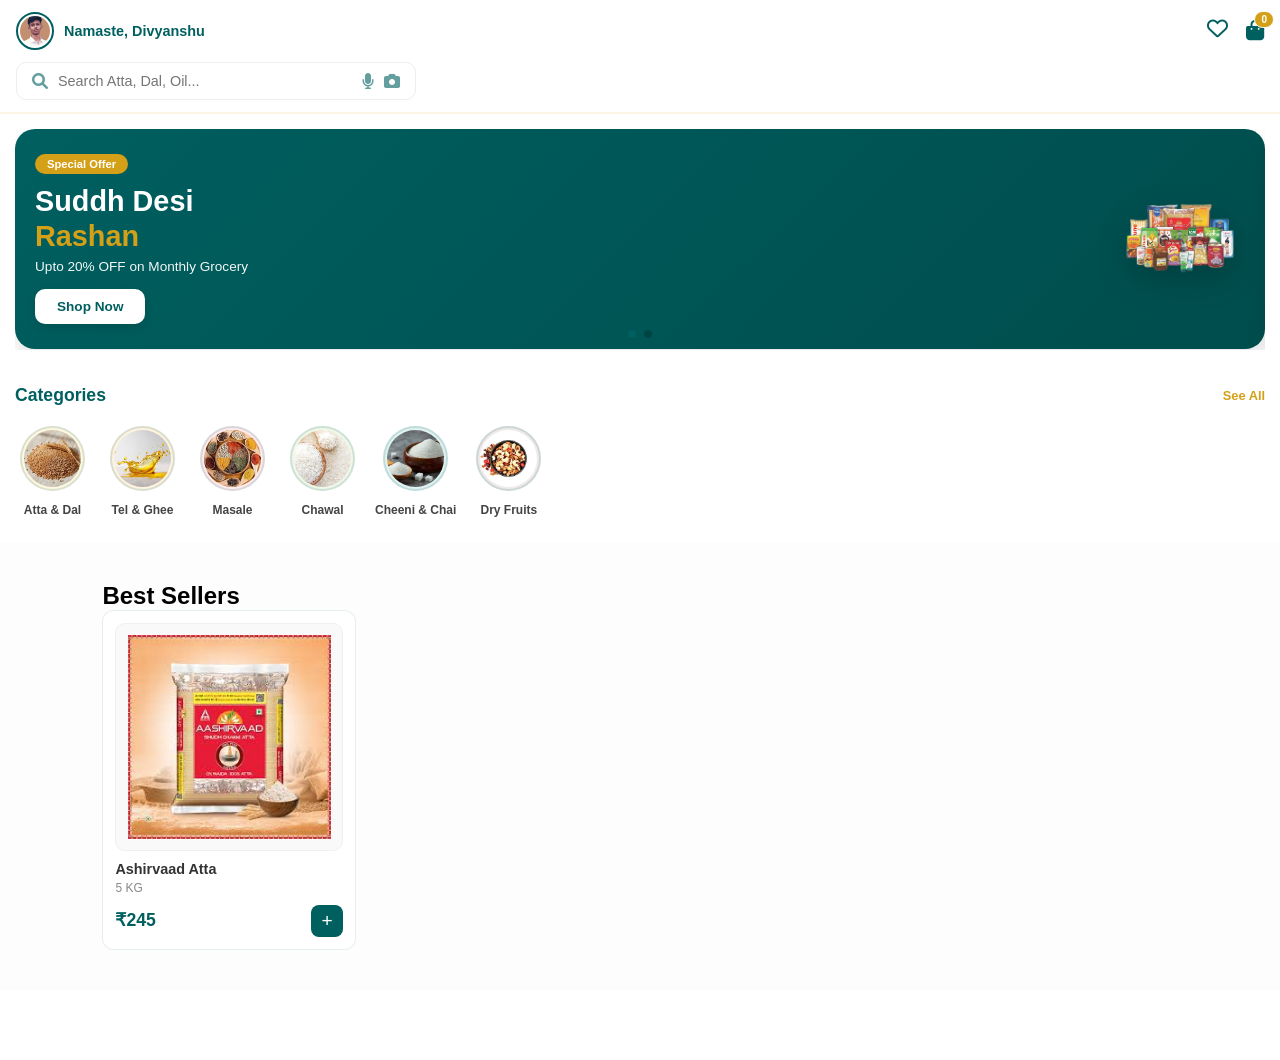
==== index.html @ 95148af6 "Initial commit - Birju Kirana 2.0" ====
<!doctype html>
<html lang="en">
	<head>
		<meta charset="UTF-8" />
		<meta name="viewport" content="width=device-width, initial-scale=1.0" />
		<title>Birju Kirana | Online Grocery</title>
		<link rel="stylesheet" href="css/product.css" />
		<link
			rel="stylesheet"
			href="https://cdnjs.cloudflare.com/ajax/libs/font-awesome/6.0.0/css/all.min.css"
		/>
		<link rel="stylesheet" href="css/header.css" />
		<link rel="stylesheet" href="css/main.css" />
		<link rel="stylesheet" href="css/footer.css" />
		<link
			rel="stylesheet"
			href="https://cdn.jsdelivr.net/npm/swiper@11/swiper-bundle.min.css"
		/>
	</head>
	<body>
		<header class="main-header">
			<div class="header-top">
				<div class="user-section">
					<div class="profile-ring">
						<img src="png/img.jpg" alt="User" class="profile-img" />
					</div>
					<span class="welcome-text">Namaste, Divyanshu</span>
				</div>

				<div class="header-icons">
					<i class="fa-regular fa-heart" onclick="showToast('Wishlist feature coming soon! ❤️')"></i>
					<div class="cart-container">
						<i class="fa-solid fa-bag-shopping" onclick="showToast('Cart feature coming soon! ❤️')"></i>
						<span class="cart-count">0</span>
					</div>
				</div>
			</div>

			<div class="search-wrapper">
				<div class="search-bar">
					<i class="fa fa-search"></i>
					<input type="text" placeholder="Search Atta, Dal, Oil..." />
					<i class="fa fa-microphone" onclick="showToast('Microphone feature coming soon! ❤️')"></i>
					<i class="fa-solid fa-camera" onclick="showToast('Camera feature coming soon! ❤️')"></i>
				</div>
			</div>
		</header>

		<section class="banner-section">
			<div class="swiper mySwiper">
				<div class="swiper-wrapper">
					<div class="swiper-slide">
						<div class="banner-container main-bg">
							<div class="banner-content">
								<div class="banner-text">
									<span class="badge">Special Offer</span>
									<h1>
										Suddh Desi <br /><span class="highlight"
											>Rashan</span
										>
									</h1>
									<p>Upto 20% OFF on Monthly Grocery</p>
									<button class="banner-btn teal-text">
										Shop Now
									</button>
								</div>
								<div class="banner-img">
									<img src="png/rashan.jpeg" alt="Rashan" />
								</div>
							</div>
						</div>
					</div>

					<div class="swiper-slide">
						<div class="banner-container mustard-bg">
							<div class="banner-content">
								<div class="banner-text">
									<span class="badge dark-badge"
										>Deal of the Day</span
									>
									<h1 class="dark-text">
										Pure Desi <br /><span class="white-text"
											>Ghee</span
										>
									</h1>
									<p class="dark-text">
										Organic & Fresh. Flat ₹50 OFF
									</p>
									<button class="banner-btn mustard-text">
										Grab Now
									</button>
								</div>
								<div class="banner-img">
									<img
										src="png/ghee-banner.jpeg"
										alt="Ghee"
									/>
								</div>
							</div>
						</div>
					</div>
				</div>
				<div class="swiper-pagination"></div>
			</div>
		</section>

		<section class="cat-section">
			<div class="section-header">
				<h3>Categories</h3>
				<a href="#" class="view-all" onclick="showToast(' See All feature coming soon! ❤️')">See All</a>
			</div>

			<div class="cat-slider">
				<div class="cat-card">
					<div class="cat-icon" style="background: #fff8e1">
						<img src="png/wheat.jpeg" alt="Wheat" />
					</div>
					<span>Atta & Dal</span>
				</div>

				<div class="cat-card">
					<div class="cat-icon" style="background: #fff3e0">
						<img src="png/Oil.jpeg" alt="Oil" />
					</div>
					<span>Tel & Ghee</span>
				</div>

				<div class="cat-card">
					<div class="cat-icon" style="background: #ffebee">
						<img src="png/spices.jpeg" alt="Spices" />
					</div>
					<span>Masale</span>
				</div>

				<div class="cat-card">
					<div class="cat-icon" style="background: #f1f8e9">
						<img src="png/rice.jpeg" alt="Rice" />
					</div>
					<span>Chawal</span>
				</div>

				<div class="cat-card">
					<div class="cat-icon" style="background: #e0f2f1">
						<img src="png/sugar.jpeg" alt="Sugar" />
					</div>
					<span>Cheeni & Chai</span>
				</div>

				<div class="cat-card">
					<div class="cat-icon" style="background: #efebe9">
						<img src="png/dry-fruits.jpeg" alt="Dry Fruits" />
					</div>
					<span>Dry Fruits</span>
				</div>
			</div>
		</section>

		<section class="products">
			<h2>Best Sellers</h2>
			<div class="product-grid">
				<div class="product-card">
					<div class="product-img">
						<img src="png/atta.jpeg" alt="Product" />
					</div>
					<div class="product-info">
						<h3>Ashirvaad Atta</h3>
						<p>5 KG</p>
						<div class="price-row">
							<span class="price">₹245</span>
							<button class="add-btn">+</button>
						</div>
					</div>
				</div>
			</div>
		</section>

		<nav class="mobile-nav">
			
			<a href="#" onclick="showToast('Home feature coming soon! ❤️')">
				<i class="fa fa-home"></i>
				<span>Home</span>
			</a>
			<a href="#" onclick="showToast('Categories feature coming soon! ❤️')">
				<i class="fa fa-th-large"></i><span>Categories</span>
			</a>
			<a href="#" onclick="showToast('My Orders feature coming soon! ❤️')">
				<i class="fa-solid fa-bag-shopping"></i>
				<span>My Orders</span>
			</a>
			<a href="#" onclick="showToast('Profile feature coming soon! ❤️')">
				<i class="fa fa-user"></i><span>Profile</span>
			</a>
			<a href="#" onclick="showToast('Menu feature coming soon! ❤️')">
				<i class="fa fa-bars"></i><span>Menu</span>
			</a>
		</nav>
		<script src="https://cdn.jsdelivr.net/npm/swiper@11/swiper-bundle.min.js"></script>
		<script src="js/script.js"></script>
		<div id="toast" class="toast">Feature coming soon! 🚀</div>
	</body>
</html>
---- css/product.css ----
/* Best Sellers Section */
.products {
    padding: 20px 15px;
    background: #fdfdfd; /* Halka sa off-white background taaki white cards chamkein */
}

.product-grid {
    display: grid;
    grid-template-columns: repeat(2, 1fr); /* Mobile pe 2 columns best hain */
    gap: 15px;
}

.product-card {
    background: #ffffff;
    /* Light Teal Border - Category style se match karta hua */
    border: 1px solid rgba(0, 95, 95, 0.1); 
    border-radius: 12px;
    padding: 12px;
    display: flex;
    flex-direction: column;
    transition: all 0.3s ease;
    position: relative;
}

/* Image Container */
.product-img {
    width: 100%;
    aspect-ratio: 1/1;
    background: #f9f9f9;
    border-radius: 10px;
    margin-bottom: 10px;
    display: flex;
    justify-content: center;
    align-items: center;
    overflow: hidden;
    /* Card ke andar bhi ek halka border image ke liye */
    border: 1px solid #f0f0f0; 
}

.product-img img {
    max-width: 90%;
    max-height: 90%;
    object-fit: contain;
}

/* Product Details */
.product-info h3 {
    font-size: 0.9rem;
    color: #333;
    font-weight: 600;
    margin-bottom: 4px;
    /* Text 1 line mein rahe */
    white-space: nowrap;
    overflow: hidden;
    text-overflow: ellipsis;
}

.product-info p {
    font-size: 0.75rem;
    color: #888;
    margin-bottom: 10px;
}

/* Price and Button Row */
.price-row {
    display: flex;
    justify-content: space-between;
    align-items: center;
}

.price {
    font-size: 1.1rem;
    font-weight: 800;
    color: var(--teal);
}

.add-btn {
    background: var(--teal);
    color: white;
    border: none;
    width: 32px;
    height: 32px;
    border-radius: 8px;
    cursor: pointer;
    font-size: 1.2rem;
    display: flex;
    justify-content: center;
    align-items: center;
    transition: 0.2s;
}

/* Hover Effects */
.product-card:hover {
    border-color: var(--teal);
    transform: translateY(-3px);
    box-shadow: 0 5px 15px rgba(0, 95, 95, 0.08);
}

.add-btn:active {
    transform: scale(0.9);
}

/* Desktop View ke liye */
@media (min-width: 768px) {
	.product-grid {
		grid-template-columns: repeat(4, 1fr);
		gap: 20px;
	}
	.products {
		padding: 40px 8%;
	}
}
---- css/header.css ----
/* 2. Header Section (Meesho UX + Birju Style) */
.main-header {
	background: var(--white);
	padding: 12px 16px;
	position: sticky;
	top: 0;
	z-index: 1000;
	box-shadow: var(--shadow);
	border-bottom: 2px solid var(--cream);
}

.header-top {
	display: flex;
	justify-content: space-between;
	align-items: center;
	margin-bottom: 12px;
}

.user-section {
	display: flex;
	align-items: center;
	gap: 10px;
}

.profile-ring {
	width: 38px;
	height: 38px;
	border: 2px solid var(--teal);
	border-radius: 50%;
	padding: 2px;
	display: flex;
	justify-content: center;
	align-items: center;
}

.profile-img {
	width: 100%;
	height: 100%;
	border-radius: 50%;
	object-fit: cover;
}

.welcome-text {
	font-size: 0.9rem;
	font-weight: 700;
	color: var(--teal);
}

.header-icons {
	display: flex;
	gap: 18px;
	font-size: 1.3rem;
	color: var(--teal);
}

.cart-container {
	position: relative;
	cursor: pointer;
}

.cart-count {
	position: absolute;
	top: -8px;
	right: -10px;
	background: var(--mustard);
	color: white;
	font-size: 10px;
	font-weight: bold;
	padding: 2px 6px;
	border-radius: 10px;
	border: 1px solid white;
}

/* Search Bar */
.search-bar {
	display: flex;
	align-items: center;
	background: var(--light-gray);
	border: 1px solid #eeeeee;
	border-radius: 10px;
	padding: 10px 15px;
	gap: 10px;
}

.search-bar input {
	flex: 1;
	border: none;
	background: none;
	outline: none;
	font-size: 0.9rem;
}

.search-bar i {
	color: var(--teal);
	opacity: 0.6;
}

.search-icons {
	display: flex;
	gap: 12px;
}
---- css/main.css ----
:root {
	--teal: #005f5f;
	--mustard: #d4a017;
	--cream: #fdf5e6;
	--white: #ffffff;
	--gray: #f4f4f4;
}

* {
	margin: 0;
	padding: 0;
	box-sizing: border-box;
}

body {
	font-family: "Segoe UI", sans-serif;
	background-color: var(--white);
	padding-bottom: 70px; /* Space for mobile nav */
}

/* Banner General Styling */
.banner-section {
    padding: 15px;
    background: #fff;
}

.swiper {
    width: 100%;
    padding-bottom: 35px; /* Dots ke liye space */
}

.banner-container {
    border-radius: 20px;
    padding: 25px 20px;
    position: relative;
    overflow: hidden;
    box-shadow: 0 10px 20px rgba(0,0,0,0.1);
    width: 100%;
}

/* Backgrounds */
.main-bg {
    background: linear-gradient(135deg, var(--teal) 0%, #004d4d 100%);
    color: white;
}

.mustard-bg {
    background: linear-gradient(135deg, #d4a017 0%, #b8860b 100%);
}

.banner-content {
    display: flex;
    justify-content: space-between;
    align-items: center;
}

/* Text & Highlight Colors */
.highlight { color: var(--mustard); }
.white-text { color: #ffffff !important; }
.dark-text { color: #2c2c2c !important; font-weight: 600; } /* Ghee slide ke liye */

.banner-text .badge {
    background: var(--mustard);
    color: #fff;
    padding: 4px 12px;
    border-radius: 50px;
    font-size: 0.7rem;
    font-weight: bold;
}

.dark-badge { background: var(--teal) !important; }

.banner-text h1 {
    font-size: 1.8rem;
    margin: 12px 0 6px;
    line-height: 1.2;
}

.banner-text p {
    font-size: 0.85rem;
    margin-bottom: 15px;
    opacity: 0.95;
}

/* Buttons */
.banner-btn {
    background: #fff;
    border: none;
    padding: 10px 22px;
    border-radius: 10px;
    font-weight: 800;
    font-size: 0.85rem;
    cursor: pointer;
    box-shadow: 0 4px 10px rgba(0,0,0,0.1);
}

.teal-text { color: var(--teal); }
.mustard-text { color: #d4a017; }

/* Image Fix */
.banner-img img {
    width: 130px;
    height: auto;
    filter: drop-shadow(0 10px 15px rgba(0,0,0,0.2));
}

/* Swiper Dots Color */
.swiper-pagination-bullet-active {
    background: var(--teal) !important;
}

/* Categories Section Styling */
.cat-section {
	padding: 20px 0;
	background: #fff;
}

.section-header {
	display: flex;
	justify-content: space-between;
	align-items: center;
	padding: 0 15px 15px;
}

.section-header h3 {
	font-size: 1.1rem;
	color: var(--teal);
	font-weight: 700;
}

.view-all {
	font-size: 0.8rem;
	color: var(--mustard);
	text-decoration: none;
	font-weight: bold;
}

/* The Horizontal Slider */
.cat-slider {
	display: flex;
	overflow-x: auto; /* Horizontal Scroll Enable */
	gap: 15px;
	padding: 5px 15px;
	scrollbar-width: none; /* Firefox ke liye scrollbar hide */
}

/* Chrome/Safari ke liye scrollbar hide */
.cat-slider::-webkit-scrollbar {
	display: none;
}

.cat-card {
	display: flex;
	flex-direction: column;
	align-items: center;
	min-width: 75px; /* Fixed width taaki scroll sahi chale */
	text-align: center;
	cursor: pointer;
}

.cat-icon {
	width: 65px;
	height: 65px;
	border-radius: 50%;
	display: flex;
	justify-content: center;
	align-items: center;
	margin-bottom: 8px;
	transition: all 0.3s ease; /* Smooth transition for everything */

	/* Yahan hai border magic */
	border: 2px solid rgba(0, 95, 95, 0.15); /* Halka Teal border */
	background: #ffffff;
	overflow: hidden;
	padding: 2px; /* Border aur image ke beech thodi gap ke liye */
}
.cat-icon img {
	width: 100%;
	height: 100%;
	object-fit: cover;
	border-radius: 50%; /* Image ko bhi gol rakho border ke andar */
}
.cat-card span {
	font-size: 0.75rem;
	font-weight: 700; /* Thoda bold */
	color: #444;
	margin-top: 4px;
}

/* Hover Effect */
.cat-card:hover .cat-icon {
	transform: translateY(-5px); /* Halka sa upar uthega */
	border-color: var(--teal); /* Border dark teal ho jayega */
	box-shadow: 0 6px 12px rgba(0, 95, 95, 0.1); /* Halka sa teal shadow */
}


/* Toast Message Styling */
.toast {
    visibility: hidden; /* Pehle chhupa rahega */
    min-width: 250px;
    background-color: #333; /* Dark professional look */
    color: #fff;
    text-align: center;
    border-radius: 8px;
    padding: 16px;
    position: fixed;
    z-index: 2000; /* Sabse upar */
    left: 50%;
    bottom: 30px;
    transform: translateX(-50%); /* Bilkul center mein */
    font-size: 14px;
    font-weight: 500;
    box-shadow: 0 4px 12px rgba(0,0,0,0.2);
}

/* Jab 'show' class add hogi tab dikhega */
.toast.show {
    visibility: visible;
    animation: fadein 0.5s, fadeout 0.5s 2.5s;
}

/* Animations */
@keyframes fadein {
    from { bottom: 0; opacity: 0; }
    to { bottom: 30px; opacity: 1; }
}

@keyframes fadeout {
    from { bottom: 30px; opacity: 1; }
    to { bottom: 0; opacity: 0; }
}
---- css/footer.css ----
/* Mobile Bottom Nav (Optimized for 5 items) */
.mobile-nav {
	position: fixed;
	bottom: 0;
	width: 100%;
	background: #ffffff;
	display: flex;
	justify-content: space-around; /* Items ke beech barabar jagah */
	align-items: center;
	padding: 8px 0; /* Padding thoda kam kiya taaki fit ho jaye */
	box-shadow: 0 -2px 15px rgba(0, 0, 0, 0.1);
	z-index: 1000;
}

.mobile-nav a {
	text-decoration: none;
	color: #888;
	display: flex;
	flex-direction: column;
	align-items: center;
	flex: 1; /* Har icon barabar jagah lega */
	font-size: 0.75rem; /* Font thoda chhota kiya 5 items ke liye */
	gap: 4px;
}

.mobile-nav a i {
	font-size: 1.2rem; /* Icons ka size ekdum perfect */
}

.mobile-nav a.active {
	color: var(--teal);
	font-weight: bold;
}

/* Desktop Fix */
@media (min-width: 768px) {
	.cat-grid {
		grid-template-columns: repeat(4, 1fr);
	}
	header {
		flex-direction: row;
		justify-content: space-between;
		padding: 10px 10%;
	}
	.search-bar {
		width: 400px;
	}
	.hero {
		display: flex;
		flex-direction: row-reverse;
		justify-content: space-evenly;
		text-align: left;
	}
	.mobile-nav {
		display: none;
	} /* Hide on PC */
}
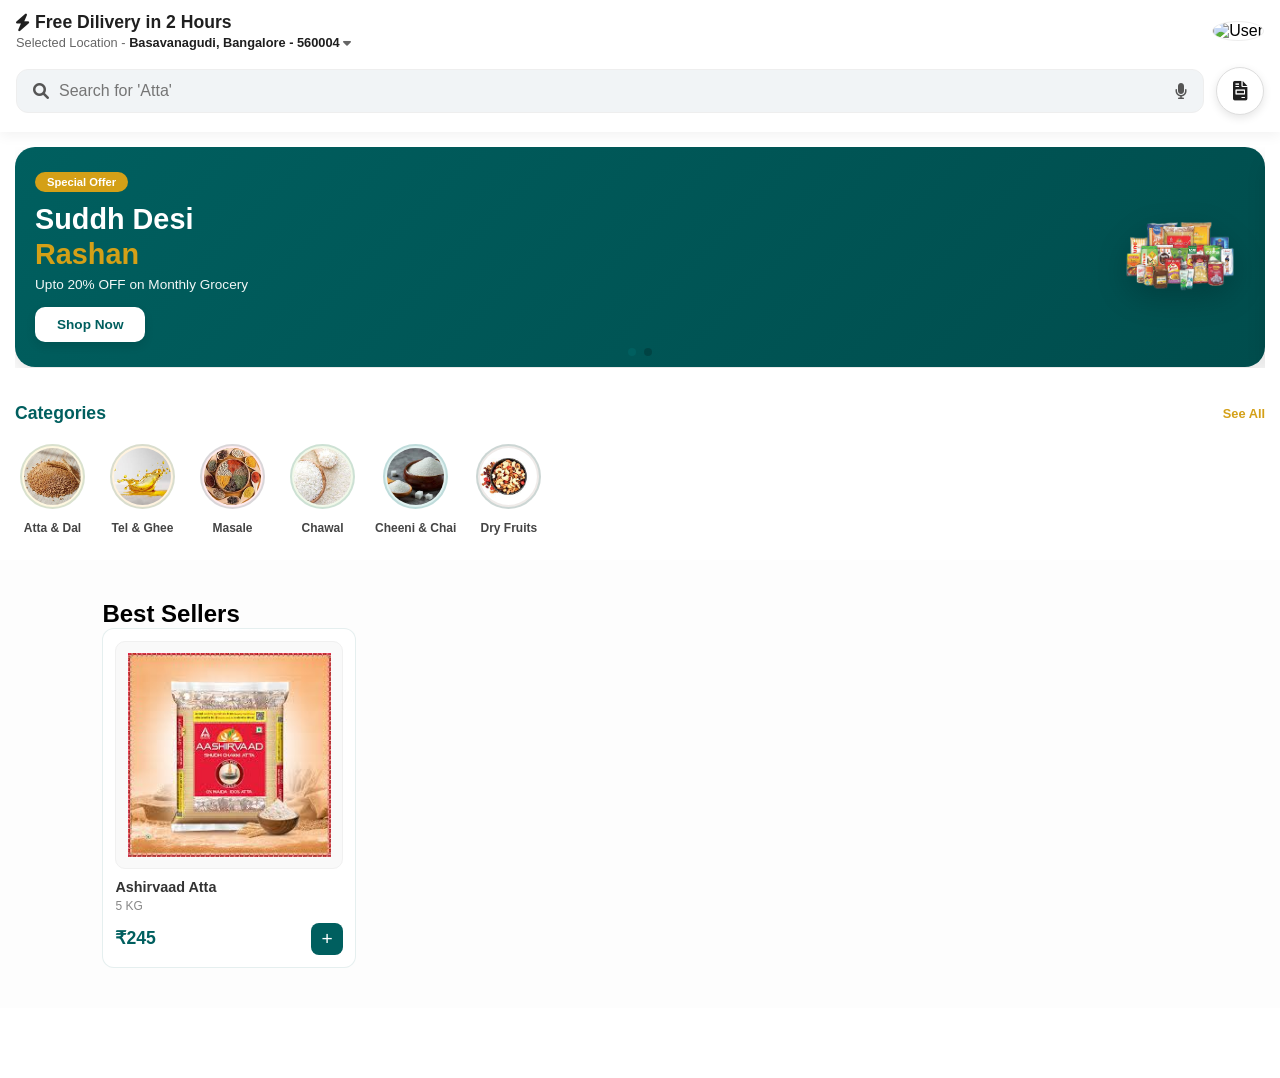
==== commit cae887db: "feat: integrated custom logout/login modals and fixed auth prop-drilling" ====
--- a/index.html
+++ b/index.html
@@ -1,6 +1,30 @@
 <!doctype html>
 <html lang="en">
 	<head>
+		<title>Birju Kirana - Suddh Desi Rashan | Free Delivery</title>
+		<meta
+			name="description"
+			content="Birju Kirana se payein fresh atta, dal, masale aur monthly rashan ekdum saste daam par. Free home delivery in 2 hours!"
+		/>
+		<meta
+			name="keywords"
+			content="Grocery, Kirana Store, Online Rashan, Birju Kirana, Fresh Food, Atta, Dal, Oil"
+		/>
+		<meta name="author" content="Divyanshu" />
+
+		<meta property="og:title" content="Birju Kirana - Aapki Apni Dukaan" />
+		<meta
+			property="og:description"
+			content="Ab ghar baithe mangwayein fresh rashan. Special offers on every order!"
+		/>
+		<meta property="og:image" content="png/logo.png" />
+		<meta
+			property="og:url"
+			content="https://birju-kirana-store.vercel.app"
+		/>
+		<meta property="og:type" content="website" />
+
+		<link rel="icon" type="image/png" href="png/logo.png" />
 		<meta charset="UTF-8" />
 		<meta name="viewport" content="width=device-width, initial-scale=1.0" />
 		<title>Birju Kirana | Online Grocery</title>
@@ -20,28 +44,102 @@
 	<body>
 		<header class="main-header">
 			<div class="header-top">
-				<div class="user-section">
-					<div class="profile-ring">
-						<img src="png/img.jpg" alt="User" class="profile-img" />
-					</div>
-					<span class="welcome-text">Namaste, Divyanshu</span>
-				</div>
-
-				<div class="header-icons">
-					<i class="fa-regular fa-heart" onclick="showToast('Wishlist feature coming soon! ❤️')"></i>
-					<div class="cart-container">
-						<i class="fa-solid fa-bag-shopping" onclick="showToast('Cart feature coming soon! ❤️')"></i>
-						<span class="cart-count">0</span>
-					</div>
-				</div>
-			</div>
-
-			<div class="search-wrapper">
-				<div class="search-bar">
-					<i class="fa fa-search"></i>
-					<input type="text" placeholder="Search Atta, Dal, Oil..." />
-					<i class="fa fa-microphone" onclick="showToast('Microphone feature coming soon! ❤️')"></i>
-					<i class="fa-solid fa-camera" onclick="showToast('Camera feature coming soon! ❤️')"></i>
+				<div class="delivery-info">
+					<div class="time-badge">
+						<i class="fa-solid fa-bolt"></i> Free Dilivery in 2
+						Hours
+					</div>
+					<div class="location-picker">
+						<span class="loc-label">Selected Location - </span>
+						<span class="loc-address"
+							>Basavanagudi, Bangalore - 560004</span
+						>
+						<i class="fa fa-caret-down"></i>
+					</div>
+				</div>
+				<div class="profile-container">
+					<img
+						src="https://ui-avatars.com/api/?name=Divyanshu+Gupta&background=random"
+						alt="User"
+						class="user-avatar"
+					/>
+				</div>
+			</div>
+
+			<div class="search-section">
+				<div class="search-container">
+					<div class="search-bar">
+						<i class="fa fa-search search-icon"></i>
+						<input
+							type="text"
+							id="search-input"
+							placeholder="Search for 'Atta'"
+						/>
+						<i
+							class="fa fa-microphone mic-icon"
+							onclick="showToast('Listening... ❤️')"
+						></i>
+					</div>
+
+					<button
+						class="smart-list-btn"
+						onclick="openListModal()"
+						title="Upload Shopping List"
+					>
+						<i class="fa-solid fa-file-invoice"></i>
+					</button>
+				</div>
+			</div>
+
+			<div id="listModal" class="modal-container">
+				<div class="modal-overlay" onclick="closeListModal()"></div>
+
+				<div class="bottom-sheet">
+					<div class="handle"></div>
+					<div class="modal-body">
+						<div class="modal-header">
+							<h2>Shopping Lists</h2>
+							<p>
+								Everything on your list to your Basket in mins!
+							</p>
+						</div>
+
+						<div class="options-grid">
+							<div
+								class="opt-card"
+								onclick="showToast('Gallery opening...')"
+							>
+								<i class="fa-solid fa-image"></i>
+								<span>Upload image</span>
+							</div>
+							<div
+								class="opt-card"
+								onclick="showToast('Camera opening...')"
+							>
+								<i class="fa-solid fa-camera"></i>
+								<span>Click photo</span>
+							</div>
+							<div
+								class="opt-card active"
+								onclick="toggleWriteSection()"
+							>
+								<i class="fa-solid fa-pen"></i>
+								<span>Write your list</span>
+							</div>
+						</div>
+
+						<div id="writeSection" class="reveal-section">
+							<div class="step-tag">Step 1</div>
+							<textarea
+								id="listText"
+								placeholder="Example: 5kg Atta, 1L Oil..."
+							></textarea>
+							<button class="main-btn" onclick="processList()">
+								Find Products
+								<i class="fa-solid fa-chevron-right"></i>
+							</button>
+						</div>
+					</div>
 				</div>
 			</div>
 		</header>
@@ -107,7 +205,12 @@
 		<section class="cat-section">
 			<div class="section-header">
 				<h3>Categories</h3>
-				<a href="#" class="view-all" onclick="showToast(' See All feature coming soon! ❤️')">See All</a>
+				<a
+					href="#"
+					class="view-all"
+					onclick="showToast(' See All feature coming soon! ❤️')"
+					>See All</a
+				>
 			</div>
 
 			<div class="cat-slider">
@@ -175,23 +278,31 @@
 		</section>
 
 		<nav class="mobile-nav">
-			
-			<a href="#" onclick="showToast('Home feature coming soon! ❤️')">
+			<a href="index.html">
 				<i class="fa fa-home"></i>
 				<span>Home</span>
 			</a>
-			<a href="#" onclick="showToast('Categories feature coming soon! ❤️')">
-				<i class="fa fa-th-large"></i><span>Categories</span>
-			</a>
-			<a href="#" onclick="showToast('My Orders feature coming soon! ❤️')">
+			<a
+				href="#"
+				onclick="showToast('Categories feature coming soon! ❤️')"
+			>
+				<i class="fa fa-th-large"></i>
+				<span>Categories</span>
+			</a>
+			<a
+				href="#"
+				onclick="showToast('My Orders feature coming soon! ❤️')"
+			>
 				<i class="fa-solid fa-bag-shopping"></i>
 				<span>My Orders</span>
 			</a>
-			<a href="#" onclick="showToast('Profile feature coming soon! ❤️')">
-				<i class="fa fa-user"></i><span>Profile</span>
+			<a href="profile.html">
+				<i class="fa fa-user"></i>
+				<span>Profile</span>
 			</a>
 			<a href="#" onclick="showToast('Menu feature coming soon! ❤️')">
-				<i class="fa fa-bars"></i><span>Menu</span>
+				<i class="fa fa-bars"></i>
+				<span>Menu</span>
 			</a>
 		</nav>
 		<script src="https://cdn.jsdelivr.net/npm/swiper@11/swiper-bundle.min.js"></script>
--- a/css/header.css
+++ b/css/header.css
@@ -1,14 +1,22 @@
-/* 2. Header Section (Meesho UX + Birju Style) */
+/* --- Global Variables --- */
+:root {
+	--bg-grey: #f1f4f6;
+	--teal-main: #008282;
+	--text-dark: #1f1f1f;
+	--text-light: #666;
+}
+
+/* --- Header Main Container --- */
 .main-header {
-	background: var(--white);
+	background: #fff;
 	padding: 12px 16px;
 	position: sticky;
 	top: 0;
 	z-index: 1000;
-	box-shadow: var(--shadow);
-	border-bottom: 2px solid var(--cream);
-}
-
+	box-shadow: 0 4px 12px rgba(0, 0, 0, 0.05);
+}
+
+/* --- Top Row: Delivery & Profile --- */
 .header-top {
 	display: flex;
 	justify-content: space-between;
@@ -16,86 +24,312 @@
 	margin-bottom: 12px;
 }
 
-.user-section {
-	display: flex;
-	align-items: center;
-	gap: 10px;
-}
-
-.profile-ring {
+.delivery-info {
+	display: flex;
+	flex-direction: column;
+}
+
+.time-badge {
+	font-size: 1.1rem;
+	font-weight: 900;
+	color: var(--text-dark);
+	display: flex;
+	align-items: center;
+	gap: 6px;
+}
+
+.location-picker {
+	font-size: 0.8rem;
+	color: var(--text-light);
+	margin-top: 2px;
+}
+
+.loc-address {
+	font-weight: 700;
+	color: var(--text-dark);
+}
+
+.user-avatar {
 	width: 38px;
 	height: 38px;
-	border: 2px solid var(--teal);
 	border-radius: 50%;
-	padding: 2px;
-	display: flex;
-	justify-content: center;
-	align-items: center;
-}
-
-.profile-img {
-	width: 100%;
-	height: 100%;
-	border-radius: 50%;
+	border: 1.5px solid #eee;
 	object-fit: cover;
 }
 
-.welcome-text {
-	font-size: 0.9rem;
-	font-weight: 700;
-	color: var(--teal);
-}
-
-.header-icons {
-	display: flex;
-	gap: 18px;
-	font-size: 1.3rem;
-	color: var(--teal);
-}
-
-.cart-container {
-	position: relative;
-	cursor: pointer;
-}
-
-.cart-count {
-	position: absolute;
-	top: -8px;
-	right: -10px;
-	background: var(--mustard);
-	color: white;
-	font-size: 10px;
-	font-weight: bold;
-	padding: 2px 6px;
-	border-radius: 10px;
-	border: 1px solid white;
-}
-
-/* Search Bar */
+/* --- Search Row: Container --- */
+.search-section {
+	width: 100%;
+}
+
+.search-container {
+	display: flex;
+	align-items: center;
+	gap: 12px; /* Dono ke beech ki gap */
+	padding: 5px 0;
+}
+
+/* --- Search Bar Styling --- */
 .search-bar {
-	display: flex;
-	align-items: center;
-	background: var(--light-gray);
-	border: 1px solid #eeeeee;
-	border-radius: 10px;
-	padding: 10px 15px;
-	gap: 10px;
+	flex: 1; /* Ye bachi hui sari width le lega */
+	display: flex;
+	align-items: center;
+	background: #f1f4f6;
+	padding: 12px 16px; /* Size sahi karne ke liye padding badhayi */
+	border-radius: 12px;
+	border: 1px solid #eee;
+}
+
+.search-bar:focus-within {
+	background: #fff;
+	border-color: #ddd;
+	box-shadow: 0 2px 8px rgba(0, 0, 0, 0.05);
+}
+
+.search-bar i {
+	color: #555;
+	font-size: 1rem;
 }
 
 .search-bar input {
 	flex: 1;
 	border: none;
-	background: none;
+	background: transparent;
 	outline: none;
-	font-size: 0.9rem;
-}
-
-.search-bar i {
-	color: var(--teal);
-	opacity: 0.6;
-}
-
-.search-icons {
-	display: flex;
+	padding: 0 10px;
+	font-size: 1rem;
+	color: #333;
+}
+.search-icon,
+.mic-icon {
+	color: #666;
+	font-size: 1.1rem;
+}
+
+/* --- SWIPE ANIMATION FOR PLACEHOLDER --- */
+#search-input::placeholder {
+	transition:
+		transform 0.5s ease-in-out,
+		opacity 0.3s ease;
+}
+
+/* --- Smart List Button (The Circle) --- */
+.smart-list-btn {
+	width: 48px; /* Size badhaya taaki icon clear dikhe */
+	height: 48px;
+	background: #fff;
+	border: 1px solid #ddd;
+	border-radius: 50%; /* Perfect Gol */
+	display: flex;
+	align-items: center;
+	justify-content: center;
+	box-shadow: 0 3px 8px rgba(0, 0, 0, 0.1);
+	cursor: pointer;
+	flex-shrink: 0; /* Isse button dabega nahi */
+	transition: 0.2s ease;
+}
+.smart-list-btn i {
+	color: #222;
+	font-size: 1.3rem;
+}
+.smart-list-btn:active {
+	transform: scale(0.9);
+}
+
+.smart-list-btn i {
+	font-size: 1.2rem;
+	color: var(--text-dark);
+}
+
+/* --- 1. MODAL CONTAINER (Background Overlay) --- */
+.modal-container {
+	position: fixed;
+	top: 0;
+	left: 0;
+	width: 100%;
+	height: 100%;
+	z-index: 10000; /* Isse sabse upar rakho taaki navbar ke niche na chhupi rahe */
+	display: none;
+}
+
+.modal-overlay {
+	position: absolute;
+	width: 100%;
+	height: 100%;
+	background: rgba(0, 0, 0, 0.6); /* Thoda dark overlay premium lagta hai */
+	backdrop-filter: blur(5px); /* Background blur effect */
+}
+
+/* --- 2. BOTTOM SHEET (Main Box) --- */
+.bottom-sheet {
+	position: fixed;
+	bottom: 0;
+	left: 0;
+	width: 100%;
+	background: #fff;
+	border-radius: 28px 28px 0 0;
+	padding: 15px 20px 20px 20px;
+
+	/* 1. Sabse Important: Ise har cheez ke upar lao */
+	z-index: 10002;
+
+	/* 2. Scroll Logic: Isse screen size ke hisaab se modal adjust hoga */
+	max-height: 80vh; /* 85 se 80 kiya taaki upar space rahe */
+	overflow-y: auto;
+
+	/* 3. Safe Area Fix: Bottom navigation bar ke liye space */
+	margin-bottom: 0;
+	padding-bottom: 80px; /* Isse content bottom menu ke peeche nahi chhupega */
+
+	box-shadow: 0 -10px 40px rgba(0, 0, 0, 0.2);
+	display: flex;
+	flex-direction: column;
+}
+/* Modal ke andar ka container taaki button hamesha dikhe */
+.modal-body-wrapper {
+	display: flex;
+	flex-direction: column;
+	gap: 10px;
+}
+
+@keyframes slideUp {
+	from {
+		transform: translateY(100%);
+	}
+	to {
+		transform: translateY(0);
+	}
+}
+
+/* --- 3. UI ELEMENTS --- */
+.handle {
+	width: 45px;
+	height: 5px;
+	background: #e0e0e0;
+	border-radius: 10px;
+	margin: 0 auto 20px;
+}
+
+.modal-header h2 {
+	font-size: 1.4rem;
+	font-weight: 800;
+	color: #222;
+	margin-bottom: 4px;
+}
+
+.modal-header p {
+	color: #777;
+	font-size: 0.85rem;
+	margin-bottom: 25px;
+}
+
+/* --- 4. GRID LAYOUT --- */
+.options-grid {
+	display: grid;
+	grid-template-columns: repeat(3, 1fr);
 	gap: 12px;
 }
+
+.opt-card {
+	background: #f9fbfb;
+	border: 1.5px solid #f0f3f3;
+	border-radius: 18px;
+	padding: 18px 5px;
+	display: flex;
+	flex-direction: column;
+	align-items: center;
+	gap: 10px;
+	cursor: pointer;
+	transition: all 0.2s ease;
+}
+
+.opt-card.active {
+	border-color: #008282;
+	background: #f0fdfa;
+	transform: scale(0.96); /* Clicked effect */
+}
+
+.opt-card i {
+	color: #008282;
+	font-size: 1.4rem;
+}
+
+.opt-card span {
+	font-size: 0.75rem;
+	font-weight: 700;
+	color: #333;
+}
+
+/* --- 5. REVEAL SECTION (Step by Step) --- */
+.reveal-section {
+	margin-top: 15px;
+	padding-top: 15px;
+	border-top: 1px dashed #eee;
+	display: none; /* JS handle karega */
+	animation: fadeIn 0.4s ease;
+}
+
+@keyframes fadeIn {
+	from {
+		opacity: 0;
+		transform: translateY(10px);
+	}
+	to {
+		opacity: 1;
+		transform: translateY(0);
+	}
+}
+
+.step-tag {
+	background: #008282;
+	color: white;
+	padding: 4px 12px;
+	border-radius: 50px;
+	font-size: 0.65rem;
+	font-weight: 700;
+	text-transform: uppercase;
+	margin-bottom: 12px;
+	display: inline-block;
+}
+
+#listText {
+	width: 100%;
+	height: 100px;
+	border-radius: 16px;
+	border: 1.5px solid #eee;
+	padding: 15px;
+	background: #fcfcfc;
+	font-family: inherit;
+	font-size: 0.95rem;
+	resize: none;
+	margin-bottom: 20px;
+	transition: 0.3s;
+}
+
+#listText:focus {
+	border-color: #008282;
+	outline: none;
+	background: #fff;
+	box-shadow: 0 4px 12px rgba(0, 130, 130, 0.05);
+}
+
+.main-btn {
+	width: 100%;
+	background: #008282;
+	color: white;
+	border: none;
+	padding: 16px;
+	border-radius: 16px;
+	font-weight: 700;
+	font-size: 1rem;
+	cursor: pointer;
+	display: flex;
+	align-items: center;
+	justify-content: center;
+	gap: 10px;
+	box-shadow: 0 4px 12px rgba(0, 130, 130, 0.2);
+}
+
+.main-btn:active {
+	transform: scale(0.98);
+}
